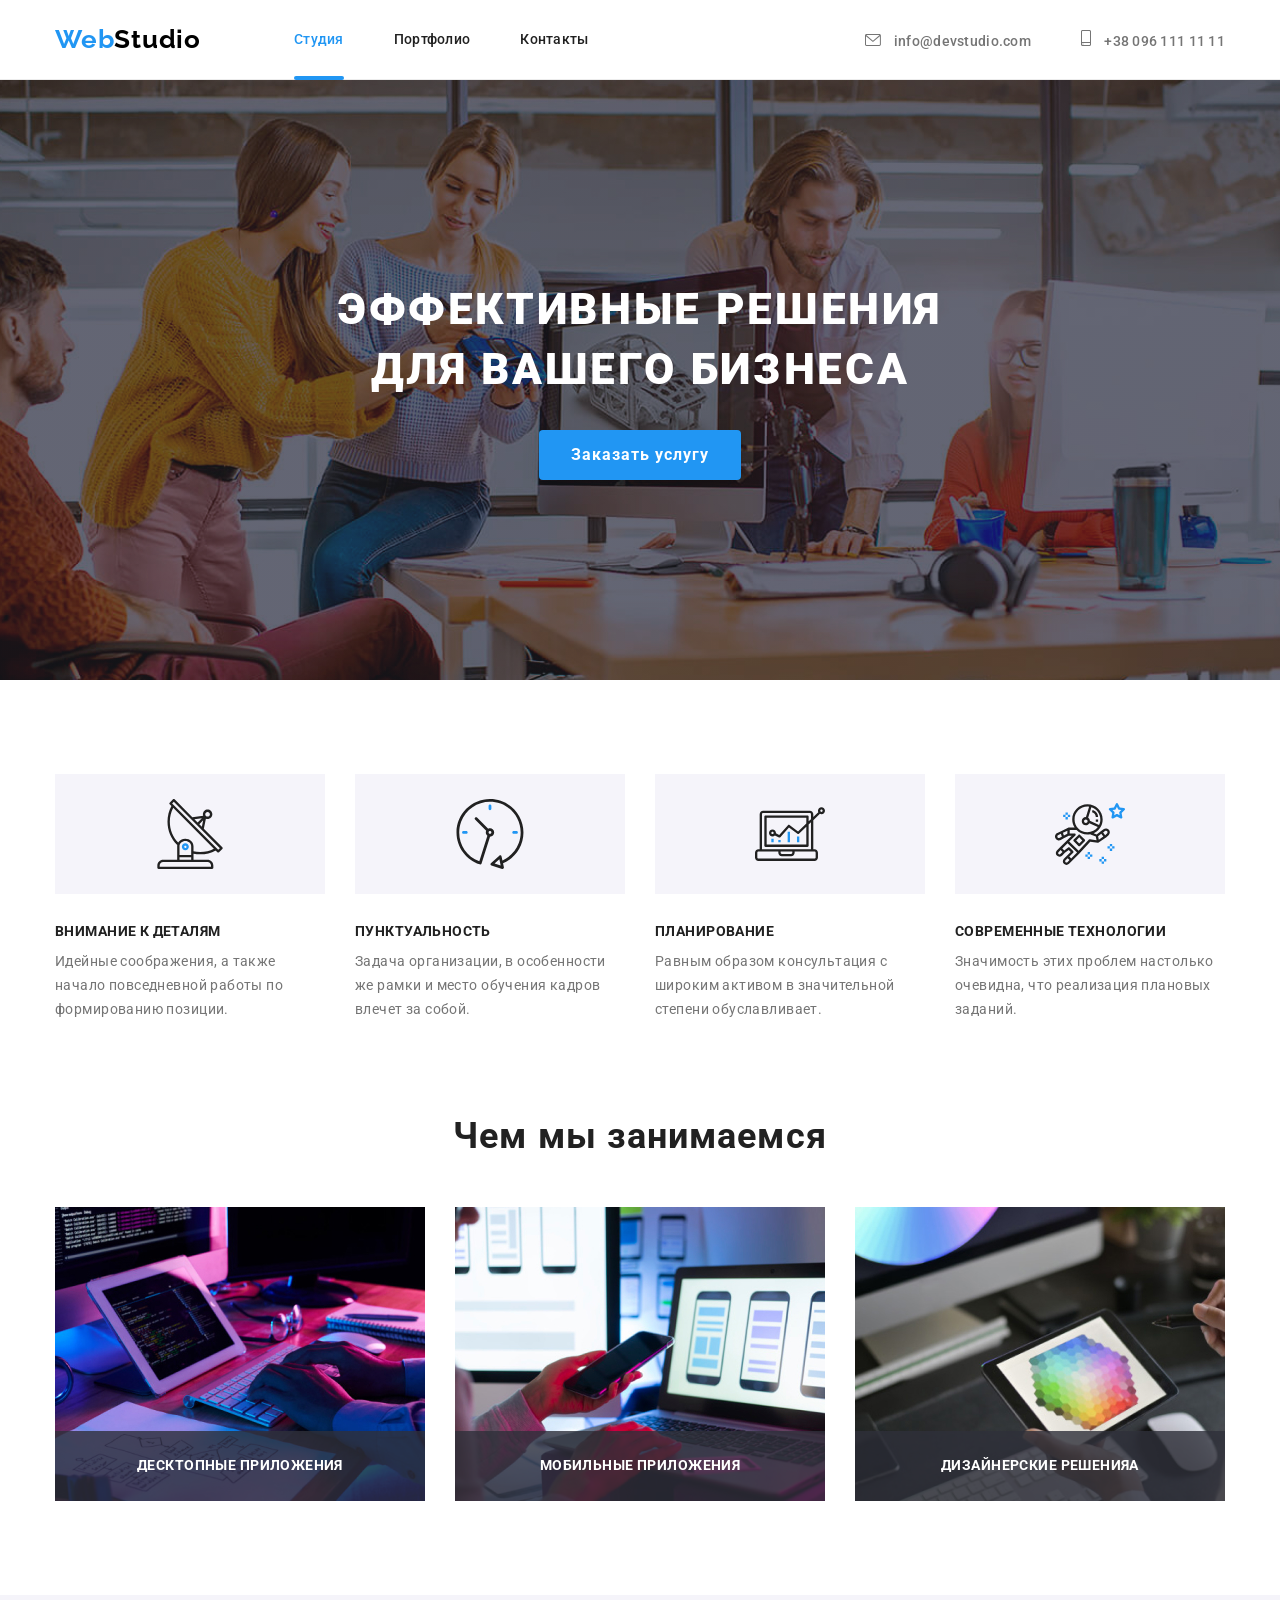
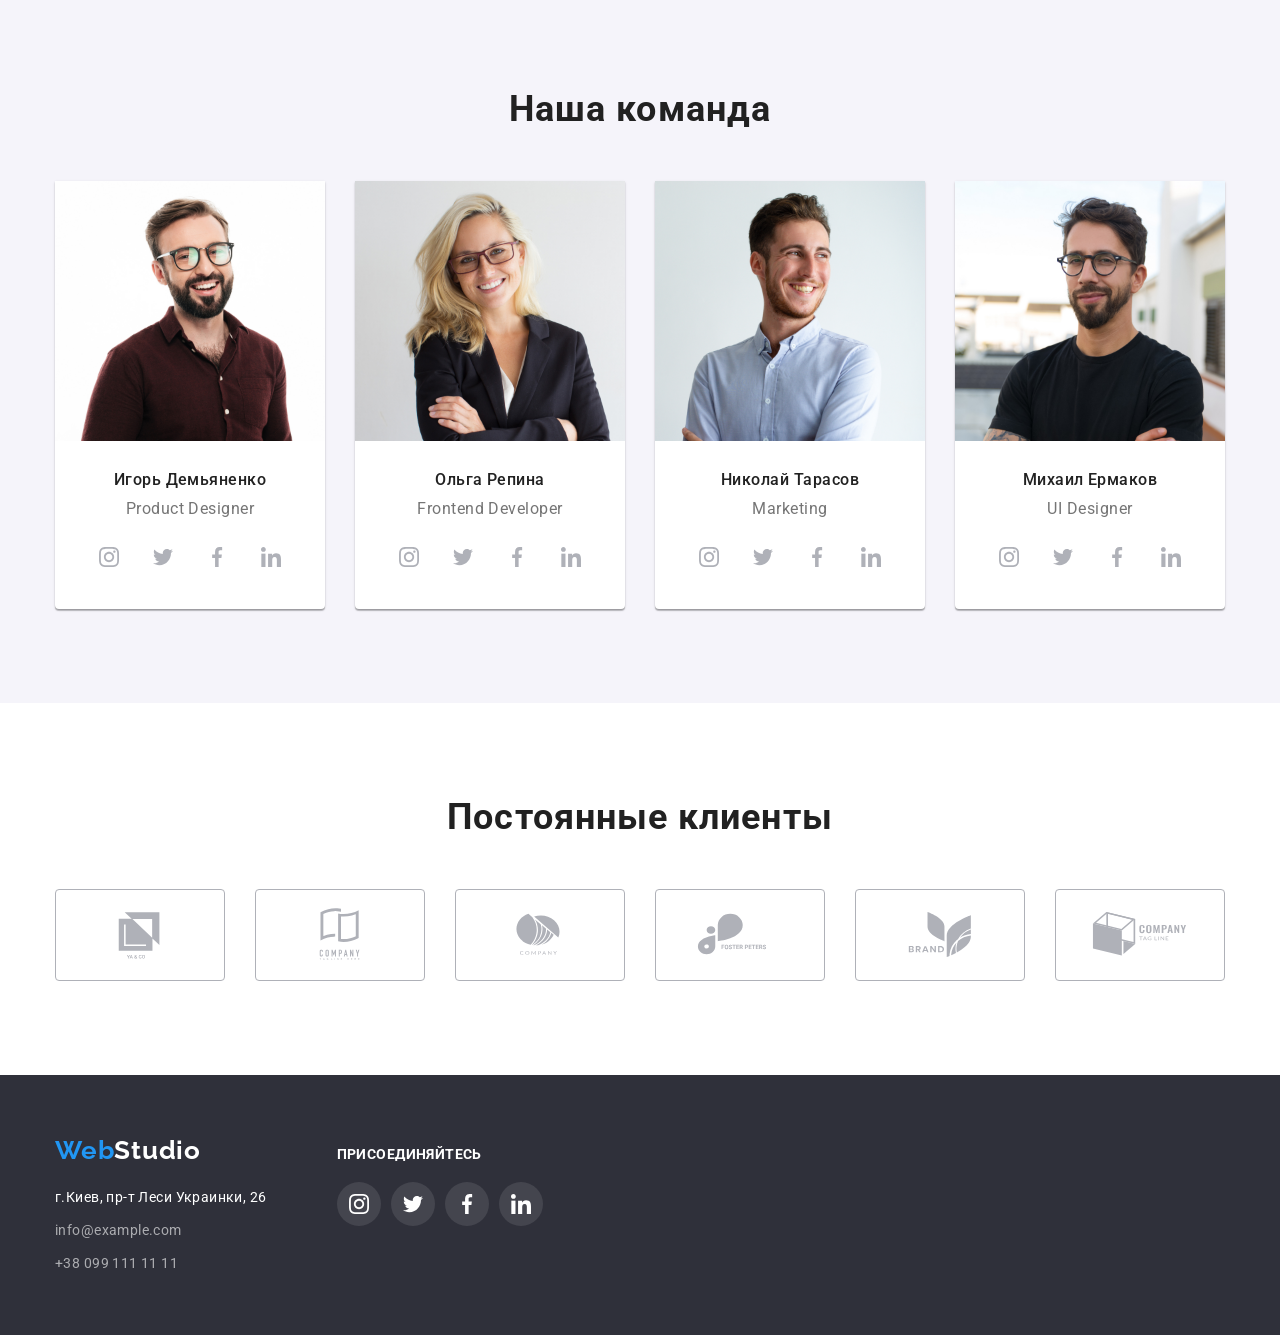
==== index.html @ 2a517324 "Initial commit" ====
<!DOCTYPE html>
<html lang="ru">

<head>
    <meta charset="UTF-8">
    <meta http-equiv="X-UA-Compatible" content="IE=edge">
    <meta name="viewport" content="width=device-width, initial-scale=1.0">
    <link rel="preconnect" href="https://fonts.googleapis.com">
    <link rel="preconnect" href="https://fonts.gstatic.com" crossorigin>
    <link
        href="https://fonts.googleapis.com/css2?family=Raleway:wght@700&family=Roboto:wght@400;500;700;900&display=swap"
        rel="stylesheet">
    <link rel="stylesheet" href="https://cdnjs.cloudflare.com/ajax/libs/modern-normalize/1.1.0/modern-normalize.min.css"
        integrity="sha512-wpPYUAdjBVSE4KJnH1VR1HeZfpl1ub8YT/NKx4PuQ5NmX2tKuGu6U/JRp5y+Y8XG2tV+wKQpNHVUX03MfMFn9Q=="
        crossorigin="anonymous" referrerpolicy="no-referrer" />
    <link rel="stylesheet" href="./css/styles.css">
    <title>Studio</title>
</head>

<body>
    <!-- header -->
    <header class="header">
        <div class="container">
            <div class="main-nav">
                <nav class="header-nav">
                    <a class="logo" href="#">Web<span class="header-logo">Studio</span></a>
                    <ul class="header-list">
                        <li class="header-item"><a class="header-link active" href="./index.html">Cтудия</a></li>
                        <li class="header-item"><a class="header-link" href="./portfolio.html">Портфолио</a></li>
                        <li class="header-item"><a class="header-link" href="">Контакты</a></li>
                    </ul>
                </nav>
                <ul class="header-contact">
                    <li class="contact-item"><a class="contact-link" href="mailto:info@devstudio.com">
                            <svg class="contact-icon" width="16" height="12">
                                <use href="./images/icons.svg#icon-envelope"></use>
                            </svg>
                            info@devstudio.com
                        </a>
                    </li>
                    <li class="contact-item"><a class="contact-link" href="tel:+380961111111">
                            <svg class="contact-icon" width="10" height="16">
                                <use href="./images/icons.svg#icon-smartphone"></use>
                            </svg>
                            +38 096 111 11 11
                        </a></li>
                </ul>
            </div>
        </div>
    </header>
    <!-- main -->
    <main>
        <!-- service -->
        <section class="service-top">
            <h1 class="service-title">
                Эффективные решения <br> для вашего бизнеса
            </h1>
            <button class="service-btn" type="button" data-modal-open>Заказать услугу</button>
        </section>
        <div class="backdrop is-hidden" data-modal>
            <div class="modal">
                <button class="backdrop-btn" data-modal-close>
                    <svg class="modal-icons" width="18" height="18">
                        <use href="./images/icons.svg#icon-close-black"></use>
                    </svg>
                </button>
            </div>
        </div>
        <!-- inform -->
        <section class="section">
            <div class="container">
                <h2 class="visually-hidden">Преимущества</h2>
                <ul class="inform-list">
                    <li class="inform-item">
                        <div class="inform-icons">
                            <svg class="inform-icon" widtht="70" height="70">
                                <use href="./images/icons.svg#icon-antenna"></use>
                            </svg>
                        </div>
                        <h3 class="inform-title">Внимание к деталям</h3>
                        <p class="inform-text">Идейные соображения, а также начало повседневной работы по формированию
                            позиции.</p>
                    </li>
                    <li class="inform-item">
                        <div class="inform-icons">
                            <svg class="inform-icon" width="70" height="70">
                                <use href="./images/icons.svg#icon-clock"></use>
                            </svg>
                        </div>
                        <h3 class="inform-title">Пунктуальность</h3>
                        <p class="inform-text">Задача организации, в особенности же рамки и место обучения кадров влечет
                            за
                            собой.</p>
                    </li>
                    <li class="inform-item">
                        <div class="inform-icons">
                            <svg class="inform-icon" width="70" height="70">
                                <use href="./images/icons.svg#icon-diagram"></use>
                            </svg>
                        </div>
                        <h3 class="inform-title">Планирование</h3>
                        <p class="inform-text">Равным образом консультация с широким активом в значительной степени
                            обуславливает.</p>
                    </li>
                    <li class="inform-item">
                        <div class="inform-icons">
                            <svg class="inform-icon" width="70" height="70">
                                <use href="./images/icons.svg#icon-astronaut"></use>
                            </svg>
                        </div>
                        <h3 class="inform-title">Современные технологии</h3>
                        <p class="inform-text">Значимость этих проблем настолько очевидна, что реализация плановых
                            заданий.
                        </p>
                    </li>
                </ul>
            </div>
        </section>
        <!-- process -->
        <section class="process section">
            <div class="container">
                <h2 class="subtitle">Чем мы занимаемся</h2>
                <ul class="process-list">
                    <li class="process-item"><img class="process-link" src="./images/box1.jpg" alt="чем мы занимаемся"
                            width="370">
                            <p class="process-text">Десктопные приложения</p>
                    </li>
                    <li class="process-item"><img class="process-link" src="./images/box2.jpg" alt="чем мы занимаемся"
                            width="370">
                            <p class="process-text">Мобильные приложения</p>
                    </li>
                    <li class="process-item"><img class="process-link" src="./images/box3.jpg" alt="чем мы занимаемся"
                            width="370">
                            <p class="process-text">Дизайнерские решенияa</p>
                    </li>
                </ul>
            </div>
        </section>
        <!-- team -->
        <section class="team section">
            <div class="container">
                <h2 class="subtitle">Наша команда</h2>
                <ul class="team-list">
                    <li class="team-item">
                        <img class="team-img" src="./images/autor_1.jpg" alt="автор" width="270">
                        <div class="team-wrap">
                            <h3 class="team-title">Игорь Демьяненко</h3>
                            <p class="team-text">Product Designer</p>
                            <ul class="team-socials">
                                <li class="social-item">
                                    <a class="social-list" href="#">
                                        <svg class="icon-social" width="20" height="20">
                                            <use href="./images/icons.svg#icon-instagram">instagram</use>
                                        </svg>
                                    </a>
                                </li>
                                <li class="social-item">
                                    <a class="social-list" href="#"class="social-list" href="#">
                                        <svg class="icon-social" width="20" height="20">
                                            <use href="./images/icons.svg#icon-twitter">twitter</use>
                                        </svg>
                                    </a>
                                </li>
                                <li class="social-item">
                                    <a class="social-list" href="#"class="social-list" href="#">
                                        <svg class="icon-social" width="20" height="20">
                                            <use href="./images/icons.svg#icon-facebook">facebook</use>
                                        </svg>
                                    </a>
                                </li>
                                <li class="social-item">
                                    <a class="social-list" href="#"class="social-list" href="#">
                                        <svg class="icon-social" width="20" height="20">
                                            <use href="./images/icons.svg#icon-linkedin">linkedin</use>
                                        </svg>
                                    </a>
                                </li>
                            </ul>
                        </div>
                    </li>
                    <li class="team-item">
                        <img class="team-img" src="./images/autor_2.jpg" alt="автор" width="270">
                        <div class="team-wrap">
                            <h3 class="team-title">Ольга Репина</h3>
                            <p class="team-text">Frontend Developer</p>
                            <ul class="team-socials">
                                <li class="social-item">
                                    <a class="social-list" href="#"class="social-list" href="#">
                                        <svg class="icon-social" width="20" height="20">
                                            <use href="./images/icons.svg#icon-instagram">instagram</use>
                                        </svg>
                                    </a>
                                </li>
                                <li class="social-item">
                                    <a class="social-list" href="#"class="social-list" href="#">
                                        <svg class="icon-social" width="20" height="20">
                                            <use href="./images/icons.svg#icon-twitter">twitter</use>
                                        </svg>
                                    </a>
                                </li>
                                <li class="social-item">
                                    <a class="social-list" href="#"class="social-list" href="#">
                                        <svg class="icon-social" width="20" height="20">
                                            <use href="./images/icons.svg#icon-facebook">facebook</use>
                                        </svg>
                                    </a>
                                </li>
                                <li class="social-item">
                                    <a class="social-list" href="#"class="social-list" href="#">
                                        <svg class="icon-social" width="20" height="20">
                                            <use href="./images/icons.svg#icon-linkedin">linkedin</use>
                                        </svg>
                                    </a>
                                </li>
                            </ul>
                        </div>
                    </li>
                    <li class="team-item">
                        <img class="team-img" src="./images/autor_3.jpg" alt="автор" width="270">
                        <div class="team-wrap">
                            <h3 class="team-title">Николай Тарасов</h3>
                            <p class="team-text">Marketing</p>
                            <ul class="team-socials">
                                <li class="social-item">
                                    <a class="social-list" href="#"class="social-list" href="#">
                                        <svg class="icon-social" width="20" height="20">
                                            <use href="./images/icons.svg#icon-instagram">instagram</use>
                                        </svg>
                                    </a>
                                </li>
                                <li class="social-item">
                                    <a class="social-list" href="#"class="social-list" href="#">
                                        <svg class="icon-social" width="20" height="20">
                                            <use href="./images/icons.svg#icon-twitter">twitter</use>
                                        </svg>
                                    </a>
                                </li>
                                <li class="social-item">
                                    <a class="social-list" href="#"class="social-list" href="#">
                                        <svg class="icon-social" width="20" height="20">
                                            <use href="./images/icons.svg#icon-facebook">facebook</use>
                                        </svg>
                                    </a>
                                </li>
                                <li class="social-item">
                                    <a class="social-list" href="#"class="social-list" href="#">
                                        <svg class="icon-social" width="20" height="20">
                                            <use href="./images/icons.svg#icon-linkedin">linkedin</use>
                                        </svg>
                                    </a>
                                </li>
                            </ul>
                        </div>
                    </li>
                    <li class="team-item">
                        <img class="team-img" src="./images/autor_4.jpg" alt="автор" width="270">
                        <div class="team-wrap">
                            <h3 class="team-title">Михаил Ермаков</h3>
                            <p class="team-text">UI Designer</p>
                            <ul class="team-socials">
                                <li class="social-item">
                                    <a class="social-list" href="#">
                                        <svg class="icon-social" width="20" height="20">
                                            <use href="./images/icons.svg#icon-instagram">instagram</use>
                                        </svg>
                                    </a>
                                </li>
                                <li class="social-item">
                                    <a class="social-list" href="#">
                                        <svg class="icon-social" width="20" height="20">
                                            <use href="./images/icons.svg#icon-twitter">twitter</use>
                                        </svg>
                                    </a>
                                </li>
                                <li class="social-item">
                                    <a class="social-list" href="#">
                                        <svg class="icon-social" width="20" height="20">
                                            <use href="./images/icons.svg#icon-facebook">facebook</use>
                                        </svg>
                                    </a>
                                </li>
                                <li class="social-item">
                                    <a class="social-list" href="#">
                                        <svg class="icon-social" width="20" height="20">
                                            <use href="./images/icons.svg#icon-linkedin">linkedin</use>
                                        </svg>
                                    </a>
                                </li>
                            </ul>
                        </div>
                    </li>
                </ul>
            </div>
        </section>
        <section class="section">
            <div class="container">
                <h2 class="subtitle">Постоянные клиенты
                </h2>
                <ul class="customers-list">
                    <li class="customers-item">
                        <a class="customers-link" href="#">
                            <svg class="customers-icon" width="106" height="60">
                                <use href="./images/icons.svg#icon-client1"></use>
                            </svg>
                        </a>
                    </li>
                    <li class="customers-item">
                        <a class="customers-link" href="#">
                            <svg class="customers-icon" width="106" height="60">
                                <use href="./images/icons.svg#icon-client2"></use>
                            </svg>
                        </a>
                    </li>
                    <li class="customers-item">
                        <a class="customers-link" href="#">
                            <svg class="customers-icon" width="106" height="60">
                                <use href="./images/icons.svg#icon-client3"></use>
                            </svg>
                        </a>
                    </li>
                    <li class="customers-item">
                        <a class="customers-link" href="#">
                            <svg class="customers-icon" width="106" height="60">
                                <use href="./images/icons.svg#icon-client4"></use>
                            </svg>
                        </a>
                    </li>
                    <li class="customers-item">
                        <a class="customers-link" href="#">
                            <svg class="customers-icon" width="106" height="60">
                                <use href="./images/icons.svg#icon-client5"></use>
                            </svg>
                        </a>
                    </li>
                    <li class="customers-item">
                        <a class="customers-link" href="#">
                            <svg class="customers-icon" width="106" height="60">
                                <use href="./images/icons.svg#icon-client6"></use>
                            </svg>
                        </a>
                    </li>
                </ul>
            </div>
        </section>
    </main>
    <!-- footer -->
    <footer class="footer">
        <div class="container">
            <div class="footer-wrapper">
                <div class="footer-about">
                    <a class="logo footer-logotip" href="#">Web<span class="footer-logo">Studio</span></a>
                    <address class="footer-contact">
                        <ul class="footer-list">
                            <li class="footer-item">
                                <p class="footer-text">г.Киев, пр-т Леси Украинки, 26</p>
                            </li>
                            <li class="footer-item">
                                <a class="footer-link" href="mailto:info@example.com">info@example.com</a>
                            </li>
                            <li class="footer-item">
                                <a class="footer-link" href="tel:+380991111111">+38 099 111 11 11</a>
                            </li>
                        </ul>
                    </address>
                </div>
                <div class="footer-social">
                    <h2 class="title-social">присоединяйтесь</h2>
                    <ul class="team-socials social-footer">
                        <li class="social-item social-footer-item">
                            <a class="social-list social-footer-link" href="#" class="social-list" href="#">
                                <svg class="icon-social footer-social-icon" width="20" height="20">
                                    <use href="./images/icons.svg#icon-instagram">instagram</use>
                                </svg>
                            </a>
                        </li>
                        <li class="social-item social-footer-item">
                            <a class="social-list social-footer-link" href="#" class="social-list" href="#">
                                <svg class="icon-social footer-social-icon" width="20" height="20">
                                    <use href="./images/icons.svg#icon-twitter">twitter</use>
                                </svg>
                            </a>
                        </li>
                        <li class="social-item social-footer-item">
                            <a class="social-list social-footer-link" href="#" class="social-list" href="#">
                                <svg class="icon-social footer-social-icon" width="20" height="20">
                                    <use href="./images/icons.svg#icon-facebook">facebook</use>
                                </svg>
                            </a>
                        </li>
                        <li class="social-item social-footer-item">
                            <a class="social-list social-footer-link" href="#" class="social-list" href="#">
                                <svg class="icon-social footer-social-icon" width="20" height="20">
                                    <use href="./images/icons.svg#icon-linkedin">linkedin</use>
                                </svg>
                            </a>
                        </li>
                    </ul>
                </div>
            </div>
        </div>
    </footer>
    <script src="./js/modal.js"></script>
</body>

</html>
---- css/styles.css ----
/*Color*/
:root {
    --brand-color: #2F303A;
    --font-color: #F5F4FA;
    --active: #2196F3;
    --black: #000000;
    --favorit: #212121;
    --text: #757575;
    --white: #ffffff;
    --hover-btn: #188CE8;
    --header-border: #ECECEC;
    --icons-svg: #AFB1B8;
    --time-function: cubic-bezier(0.4, 0, 0.2, 1);
}

*,
*::after,
*::before {
    box-sizing: border-box;
}

h1,
h2,
h3,
h4,
h5,
p {
    padding: 0;
    margin: 0;
}

img {
    display: block;
}

body {
    font-family: 'Roboto', sans-serif;
    font-size: 14px;
    color: var(--favorit);
    padding: 0;
}

ul {
    list-style: none;
}

a {
    text-decoration: none;
    color: var(--favorit);
}

/* container */

.container {
    width: 1200px;
    padding-left: 15px;
    padding-right: 15px;
    margin-left: auto;
    margin-right: auto;
    /* border: 2px solid tomato; */
}

/* section-top */

.section {
    padding-top: 94px;
    padding-bottom: 94px;
}

/* header */

.header {
    border-bottom: 1px solid var(--header-border);
    padding-top: 24px;
    padding-bottom: 24px;
}

.main-nav {
    display: flex;
    align-items: center;
}

.header-nav {
    display: flex;
    align-items: center;
}

.header-nav .logo {
    margin-right: 93px;
}

.logo {
    font-family: 'Raleway';
    font-style: normal;
    font-weight: 700;
    font-size: 26px;
    line-height: 1.19;
    text-decoration: none;
    letter-spacing: 0.03em;
    color: var(--active);
}

.header-logo {
    color: var(--black);
}

.header-list {
    display: flex;
    align-items: center;
}

.header-list .header-item + .header-item,
.header-contact .contact-item + .contact-item {
    margin-left: 50px;
}

.header-list,
.header-contact {
    align-items: center;
    padding: 0;
    margin: 0;

    font-weight: 500;
    line-height: 16px;
    letter-spacing: 0.02em;
}

.header-contact {
    align-items: baseline;
}



.header-link.active {
    color: var(--active);
}

.header-link {
    position: relative;
    padding-top: 32px;
    padding-bottom: 32.2px;
    transition: color 250ms var(--time-function);
}

.header-link::after {
    position:absolute;
    content: "";
    bottom: 0;
    right: 0;
    width: 100%;
    height: 4px;

    background-color: var(--active);
    border-radius: 2px;

    transform: scaleX(0);
    transition: transform 250ms var(--time-function);
}

.header-link.active::after {
    transform: scaleX(1);
}


.header-contact {
    display: flex;
    margin-left: auto;
}

/* .header-link:hover::after,
.header-link:focus::after, */
.header-link:hover,
.header-link:focus,
.contact-link:hover,
.contact-link:focus {
    /* transform:scaleX(1); */
    transition: transform 250ms var(--time-function);

    color: var(--active);
    cursor: pointer;
    fill: var(--active);
    
}

.contact-link {
    color: var(--text);
    fill: var(--text);
}

.contact-icon {
    margin-right: 10px;
}

.service-top {
    max-width: 1600px;
    min-height: 600px;
    margin-left: auto;
    margin-right: auto;
    align-items: center;
    padding-top: 200px;
    padding-bottom: 200px;

    background-image: linear-gradient(
        to right, 
        rgba(47, 48, 58, 0.4),
        rgba(47, 48, 58, 0.4)
        ), 
        url("../images/background.jpg");
    background-repeat: no-repeat;
    background-size: cover;
    background-position: center;
}

.service-title {
    font-weight: 900;
    font-size: 44px;
    line-height: 1.36;
    text-align: center;
    letter-spacing: 0.06em;
    text-transform: uppercase;
    color: var(--white);

    margin-bottom: 30px ;
}

.service-btn {
    display: block;
    margin-left: auto;
    margin-right: auto;
    padding: 10px 32px;
    border-radius: 4px;
    border: none;
    cursor: pointer;

    font-weight: 700;
    color: var(--white);
    font-style: normal;
    font-weight: 700;
    font-size: 16px;
    line-height: 1.87;
    letter-spacing: 0.06em;
    background-color: var(--active);
    box-shadow: 0px 4px 4px rgba(0, 0, 0, 0.15);
    transition: background-color 250ms var(--time-function);
    
}

.service-btn:hover {
    background-color: var(--hover-btn);
    
}

/* modal */

.backdrop {
    position: fixed;
    top: 0;
    left: 0;
    width: 100%;
    height: 100%;
    z-index: 1;

    background-color: rgba(0, 0, 0, 0.2);
    transition: opacity 250ms var(--time-function);

    opacity: 1;
}

.backdrop.is-hidden {
    opacity: 0;
    pointer-events: none;
    visibility: hidden;
    
}

.backdrop.is-hidden .modal {
    transform: translate(-50%,-50%) scale(1,1);
}


.modal {
    position: absolute;
    top: 50%;
    left: 50%;
    min-width: 528px;
    min-height: 581px;

    background-color: var(--white);
    box-shadow: 0px 1px 3px rgba(0, 0, 0, 0.12), 0px 1px 1px rgba(0, 0, 0, 0.14), 0px 2px 1px rgba(0, 0, 0, 0.2);
    border-radius: 4px;

    
    transform: translate(-50%,-50%) scale(1);

    transition: transform 250ms var(--time-function);

}


.backdrop-btn {
    display: block;
    position: absolute;
    right: 0;
    top: 0;
    margin-top: 8px;
    margin-right: 8px;
    padding: 6px;

    background-color: #FFFFFF;
    border: 1px solid rgba(0, 0, 0, 0.1);
    border-radius: 50%;
    cursor: pointer;
}

.modal-icons {
    display: flex;
    align-items: center;
    justify-content: center;
    padding: 0;
    margin: 0;
    fill: var(--black);

    background-color: var(--white);
    border: none;
}


/* inform */

.visually-hidden {
    position: absolute;
    white-space: nowrap;
    width: 1px;
    height: 1px;
    overflow: hidden;
    border: 0;
    padding: 0;
    clip: rect(0 0 0 0);
    clip-path: inset(50%);
    margin: -1px;
}

.inform-list {
    display: flex;
    justify-content: space-between;
    padding: 0;
    margin: 0;
}

.inform-item {
    width: calc((100% - 90px) / 4);
    margin-right: 30px;
}

.inform-icons {
    display: flex;
    align-items: center;
    justify-content: center;

    background-color: #F5F4FA;
    width: 270px;
    height: 120px;
    margin-bottom: 30px;
}

.inform-item:last-child {
    margin-right: 0;
}

.inform-title {
    font-family: 'Roboto';
    font-style: normal;
    font-weight: 700;
    font-size: 14px;
    line-height: 1.14;
    letter-spacing: 0.03em;
    text-transform: uppercase;

    margin-bottom: 10px;

}

.inform-text {
    line-height: 1.71;
    letter-spacing: 0.03em;
    color: var(--text);
}


/* process */

.process {
    padding-top: 0;
}

.subtitle {
    text-align: center;
    font-size: 36px;
    line-height: 1.16;
    letter-spacing: 0.03em;

    margin-bottom: 50px;
}

.process-list {
    display: flex;
    padding: 0;
    margin: 0;
}

.process-item {
    position: relative;
    margin-right: 30px;
    width: 370px;
}

.process-text {
    position:absolute;
    display: flex;
    align-items: center;
    justify-content: center;
    bottom: 0;
    right: 0;
    width: 100%;
    height: 70px;

    letter-spacing: 0.03em;
    text-transform: uppercase;
    font-style: normal;
    font-weight: 700;
    line-height: 1.14;  

    color: var(--white);
    background-color: rgba(47, 48, 58, 0.8);
}

.process-item:last-child {
    margin-right: 0px;
}

/* team */

.team {
    background-color: var(--font-color);
}

.team-list {
    display: flex;
    padding: 0;
    margin: 0;
}

.team-item {
    width: calc((100% - 90px) / 4);
    margin-right: 30px;

    text-align: center;
    background: var(--white);
    box-shadow: 0px 1px 3px rgba(0, 0, 0, 0.12), 0px 1px 1px rgba(0, 0, 0, 0.14), 0px 2px 1px rgba(0, 0, 0, 0.2);
    border-radius: 0px 0px 4px 4px;
}

.team-wrap {
    padding-top: 30px;
    padding-bottom: 30px;
}

.team-item:last-child {
    margin-right: 0;
}

.team-title {
    font-weight: 500;
    font-size: 16px;
    line-height: 1.18;
    letter-spacing: 0.03em;

    margin-bottom: 10px;
}

.team-text {
    font-size: 16px;
    line-height: 1.18;
    letter-spacing: 0.03em;
    color: var(--text);

    margin-bottom: 16px;
}

.team-socials {
    display: flex;
    align-items: center;
    justify-content: center;
    margin: 0;
    padding: 0;
}

.social-item {
    margin-right: 10px;
}

.social-item:last-child {
    margin-right: 0;
}

.social-list {
    display: flex;
    justify-content: center;
    align-items: center;
    border-radius: 50%;
    width: 44px;
    height: 44px;
    margin: 0;
    padding: 0;
    transition: background-color 250ms var(--time-function);
}

.social-list:hover,
.social-list:focus {
    background-color: var(--active);
}
.social-list:hover .icon-social,
.social-list:focus .icon-social {
    fill: var(--white);
}

.icon-social {
    width: 20px;
    height: 20px;
    fill: var(--icons-svg);
}

/* customers */


.customers-list {
    display: flex;
    align-items: center;
    justify-content: center;
    margin:0;
    padding: 0;
    
}

.customers-item {
    margin-right: 30px;
}

.customers-link {
    display: flex;
    align-items:center;
    justify-content: center;
    margin: 0;
    padding: 0;
    width: 170px;
    height: 92px;
    border: 1px solid var(--icons-svg);
    border-radius: 4px;

    transition: color 250ms var(--time-function), border-color 250ms var(--time-function);
    fill: var(--icons-svg);
}
.customers-item:last-child {
    margin-right: 0;
}

.customers-link:hover .customers-icon,
.customers-link:focus .customers-icon {
    fill: var(--active);
}

.customers-link:hover,
.customers-link:focus {
    border-color: var(--active);
}


/* footer */


.footer {
    padding: 60px 0;
    background-color: var(--brand-color);
}

.footer-wrapper {
    display: flex;
    align-items: baseline;
}
.footer-about {
    margin-right: 70px;
}


.footer-logotip {
    display: block;
    margin-bottom: 20px;
}

.footer-logo {
    color: var(--white);
    
}

.footer-item:nth-child(-n+2) {
    margin-bottom: 9px;
}

.footer-list {
    padding: 0;
    margin:0;
}

.footer-text {
    font-style: normal;
    line-height: 1.71;
    letter-spacing: 0.03em;
    color: var(--white);

}

.title-social {
    font-size: 14px;
    line-height: 16px;
    letter-spacing: 0.03em;
    text-transform: uppercase;
    color: var(--white);

    margin-bottom: 20px;
}

.footer-link {
    font-style: normal;
    line-height: 1.71;
    padding-top: 9px;
    letter-spacing: 0.03em;
    color: rgba(255, 255, 255, 0.6);
    }

.social-footer-link {
    background-color: rgba(255, 255, 255, 0.1);
}
.footer-social-icon {
    fill: var(--white);
}
                    /* PORTFOLIO */

    /* main-header */
.portfolio-control {
    display: flex;
    justify-content: center;
    padding: 0;
    margin: 0;
    margin-bottom: 50px;
}

.control-item {
    margin-right: 8px;
}

.portfolio-control:last-child {
    margin-right: 0;
}

.control-btn {
    display: block;
    padding: 6px 22px;
    border-radius: 4px;
    border: none;   

    background-color: var(--font-color);
    font-family: 'Roboto';
    font-style: normal;
    font-weight: 500;
    font-size: 16px;
    line-height: 1.6;
    text-align: center;
    letter-spacing: 0.03em;
    cursor: pointer;
    color: var(--favorit);
    transition: color 250ms var(--time-function), background-color 250ms var(--time-function), box-shadow 250ms var(--time-function);
}

.control-btn.active {
    background-color: var(--hover-btn);
    box-shadow: 0px 3px 1px rgba(0, 0, 0, 0.1), 0px 1px 2px rgba(0, 0, 0, 0.08), 0px 2px 2px rgba(0, 0, 0, 0.12);
    border-radius: 4px;
    font-family: 'Roboto';
    font-style: normal;
    font-weight: 500;
    font-size: 16px;
    line-height: 1.62;
    text-align: center;
    letter-spacing: 0.03em;
    color: var(--white);
}

.control-btn:hover,
.control-btn:focus {
    background-color: var(--hover-btn);
    box-shadow: 0px 3px 1px rgba(0, 0, 0, 0.1), 0px 1px 2px rgba(0, 0, 0, 0.08), 0px 2px 2px rgba(0, 0, 0, 0.12);
        transition: transform 250ms cubic-bezier(0.4, 0, 0.2, 1);

    border-radius: 4px;
    border: none;
    font-family: 'Roboto';
    font-style: normal;
    font-weight: 500;
    font-size: 16px;
    line-height: 1.62;
    text-align: center;
    letter-spacing: 0.03em;
    color: var(--white);
}

/* content */

.portfolio-content {
    display: flex;
    flex-wrap: wrap;
    padding: 0;
    margin: 0;
}

.content-item {
    display: block;
    width: calc((100% - 60px) / 3);
    margin-right: 30px;
    margin-bottom: 30px;
    background: var(--white);
    border: 1px solid #EEEEEE;
}

.content-item:nth-child(3n) {
    margin-right: 0;
}

.content-item:nth-child(n + 7) {
    margin-bottom: 0;
}

.content-img {
    display: block;
    max-width: 100%;
    height: auto;
}

.content-link {
    display: block;
    margin: 0;
    padding: 0;
}

.content-link:hover,
.content-link:focus {
    box-shadow: 0px 1px 1px rgba(0, 0, 0, 0.12), 0px 4px 4px rgba(0, 0, 0, 0.06), 1px 4px 6px rgba(0, 0, 0, 0.16);
}

.content-link:hover .content-overlay,
.content-link:focus .content-overlay {
    transform: translateY(0);
    opacity: 1;
}

.content-wrap {
    padding: 20px 24px;
}

.content-tumb {
    position: relative;
    overflow: hidden;
}

.content-overlay {
    position: absolute;
    display: block;
    top: 0;
    left: 0;
    width: 100%;
    height: 100%;
    opacity: 0;

    background-color: rgba( 33, 150, 243, 0.9);
    transform: translateY(100%);
    transition: transform 250ms cubic-bezier(0.4, 0, 0.2, 1),
    opacity 250ms cubic-bezier(0.4, 0, 0.2, 1);
}

.text-overlay {
    display: block;
    padding: 63px 24px;

    color: var(--white);
    font-weight: 400;
    font-size: 18px;
    line-height: 1.55;
    letter-spacing: 0.03em;
}

.content-title {
    font-family: 'Roboto';
    font-style: normal;
    font-size: 18px;
    line-height: 2;
    letter-spacing: 0.06em;
    color: var(--favorit);

}

.content-text {
    font-family: 'Roboto';
    font-style: normal;
    font-size: 16px;
    line-height: 1.87;
    letter-spacing: 0.03em;
    color: var(--text);
}
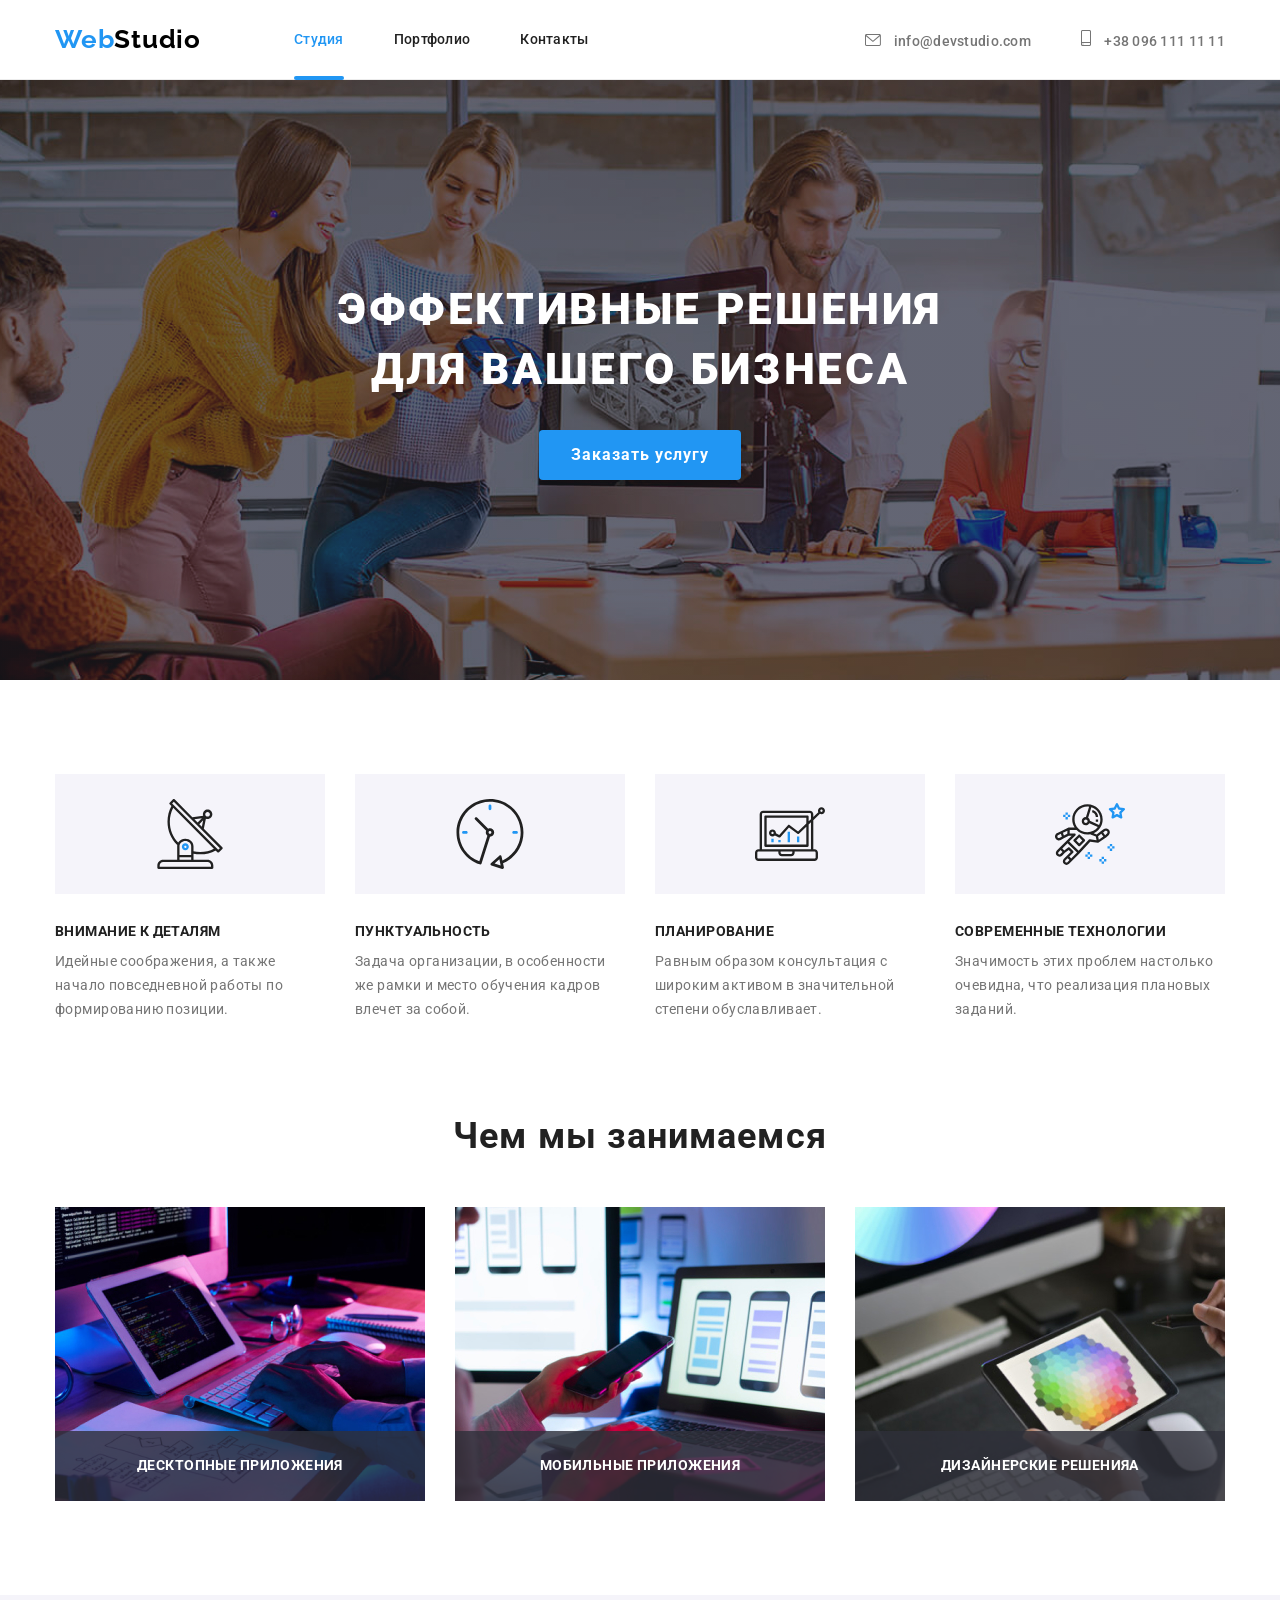
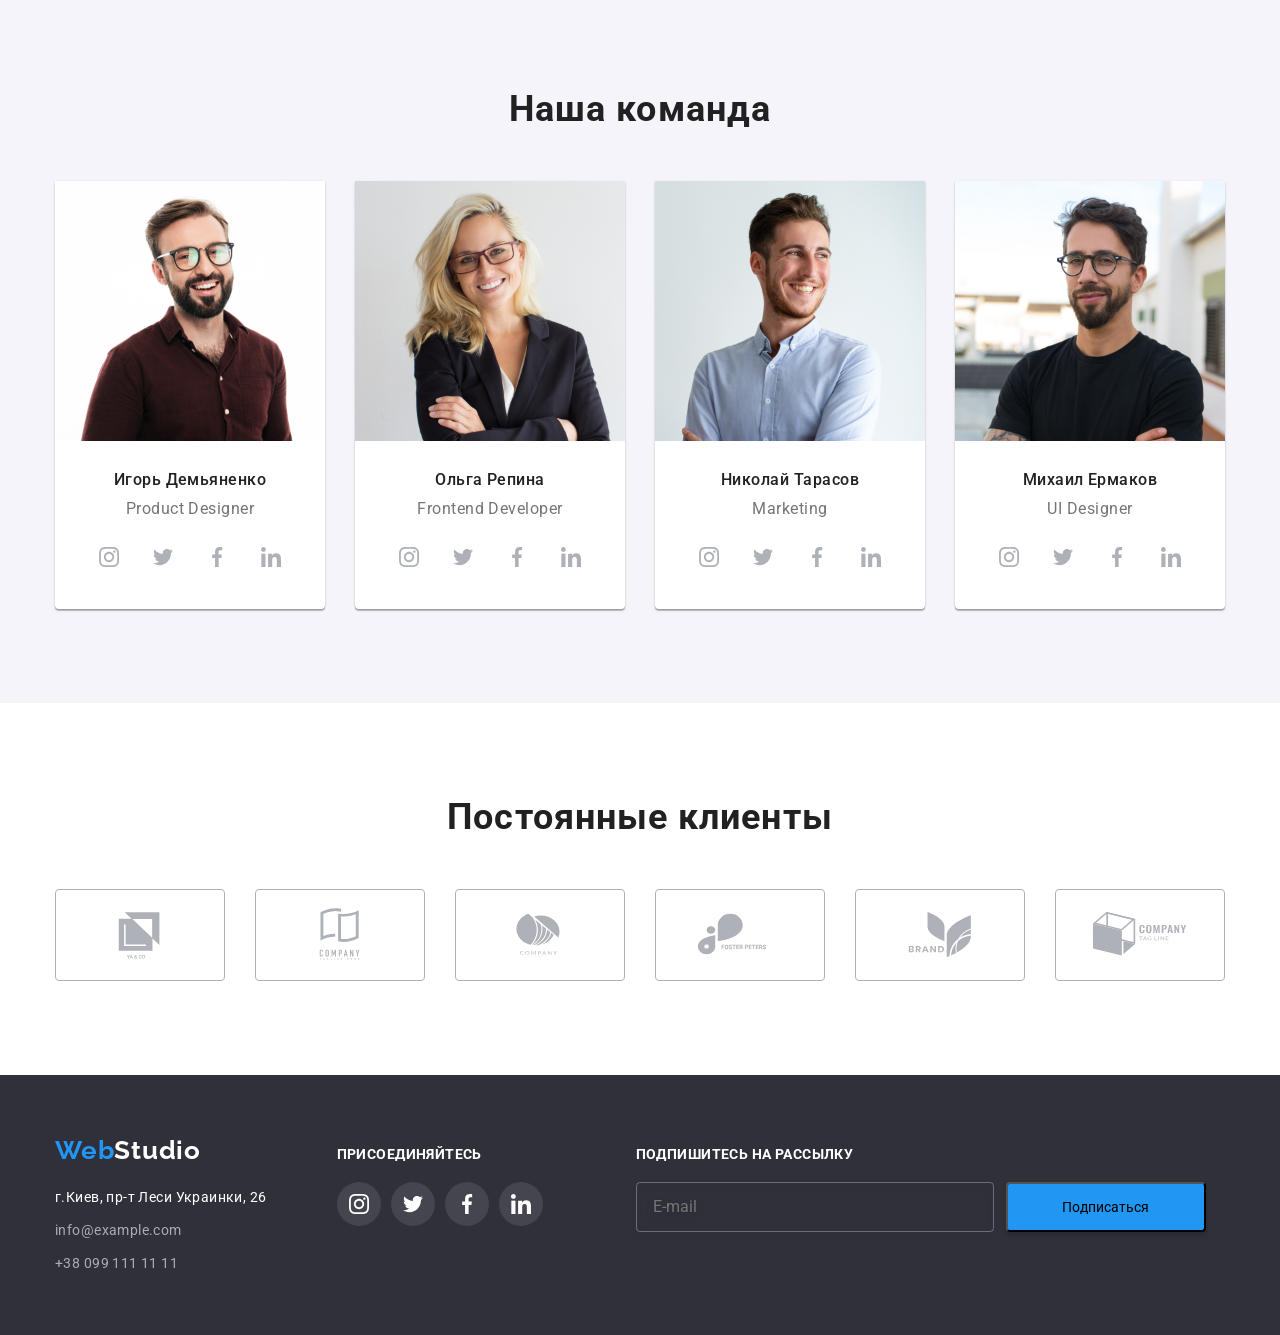
==== commit 16fef90c: "form-footer" ====
--- a/index.html
+++ b/index.html
@@ -396,7 +396,17 @@
                         </li>
                     </ul>
                 </div>
-            </div>
+                <div class="right-side-footer">
+                    <h2 class="title-social">Подпишитесь на рассылку</h2>
+                    <form class="rigth-side-form" action="">
+                        <label class="form-group" for="">
+                            <input class="footer-form-input" type="email" placeholder="E-mail">
+                        </label>
+                        <button class="footer-form-submit" type="submit">Подписаться</button>
+                        <span class="submit-icon"></span>
+                    </form>
+                </div>
+                </div>
         </div>
     </footer>
     <script src="./js/modal.js"></script>
--- a/css/styles.css
+++ b/css/styles.css
@@ -643,6 +643,52 @@
 .footer-social-icon {
     fill: var(--white);
 }
+
+        /* FOOTER-FORM */
+.right-side-footer {
+    display: flex;
+    flex-direction: column;
+    margin-left: 93px;
+    
+}
+
+.rigth-side-form {
+    display: flex;
+}
+
+.footer-form-input>[placeholder] {
+    color:rgba( 33, 150, 243, 0.9);
+    
+}
+
+.footer-form-input {
+    display: inline-block;
+    background-color: inherit;
+    width: 358px;
+    height: 50px;  
+    padding: 15px;
+    padding-left: 16px;
+    margin-right: 12px; 
+
+    border: 1px solid rgba(255, 255, 255, 0.3);
+    filter: drop-shadow(0px 4px 4px rgba(0, 0, 0, 0.15));
+    color: rgba(255, 255, 255, 0.6);
+    
+    font-style: normal;
+    font-weight: 400;
+    font-size: 16px;
+    line-height: 1.25;
+    border-radius: 4px;
+}
+
+.footer-form-submit {
+    background-color: var(--active);
+    width: 200px;
+    height: 50px;
+    box-shadow: 0px 4px 4px rgba(0, 0, 0, 0.15);
+    border-radius: 4px;
+}
+
                     /* PORTFOLIO */
 
     /* main-header */
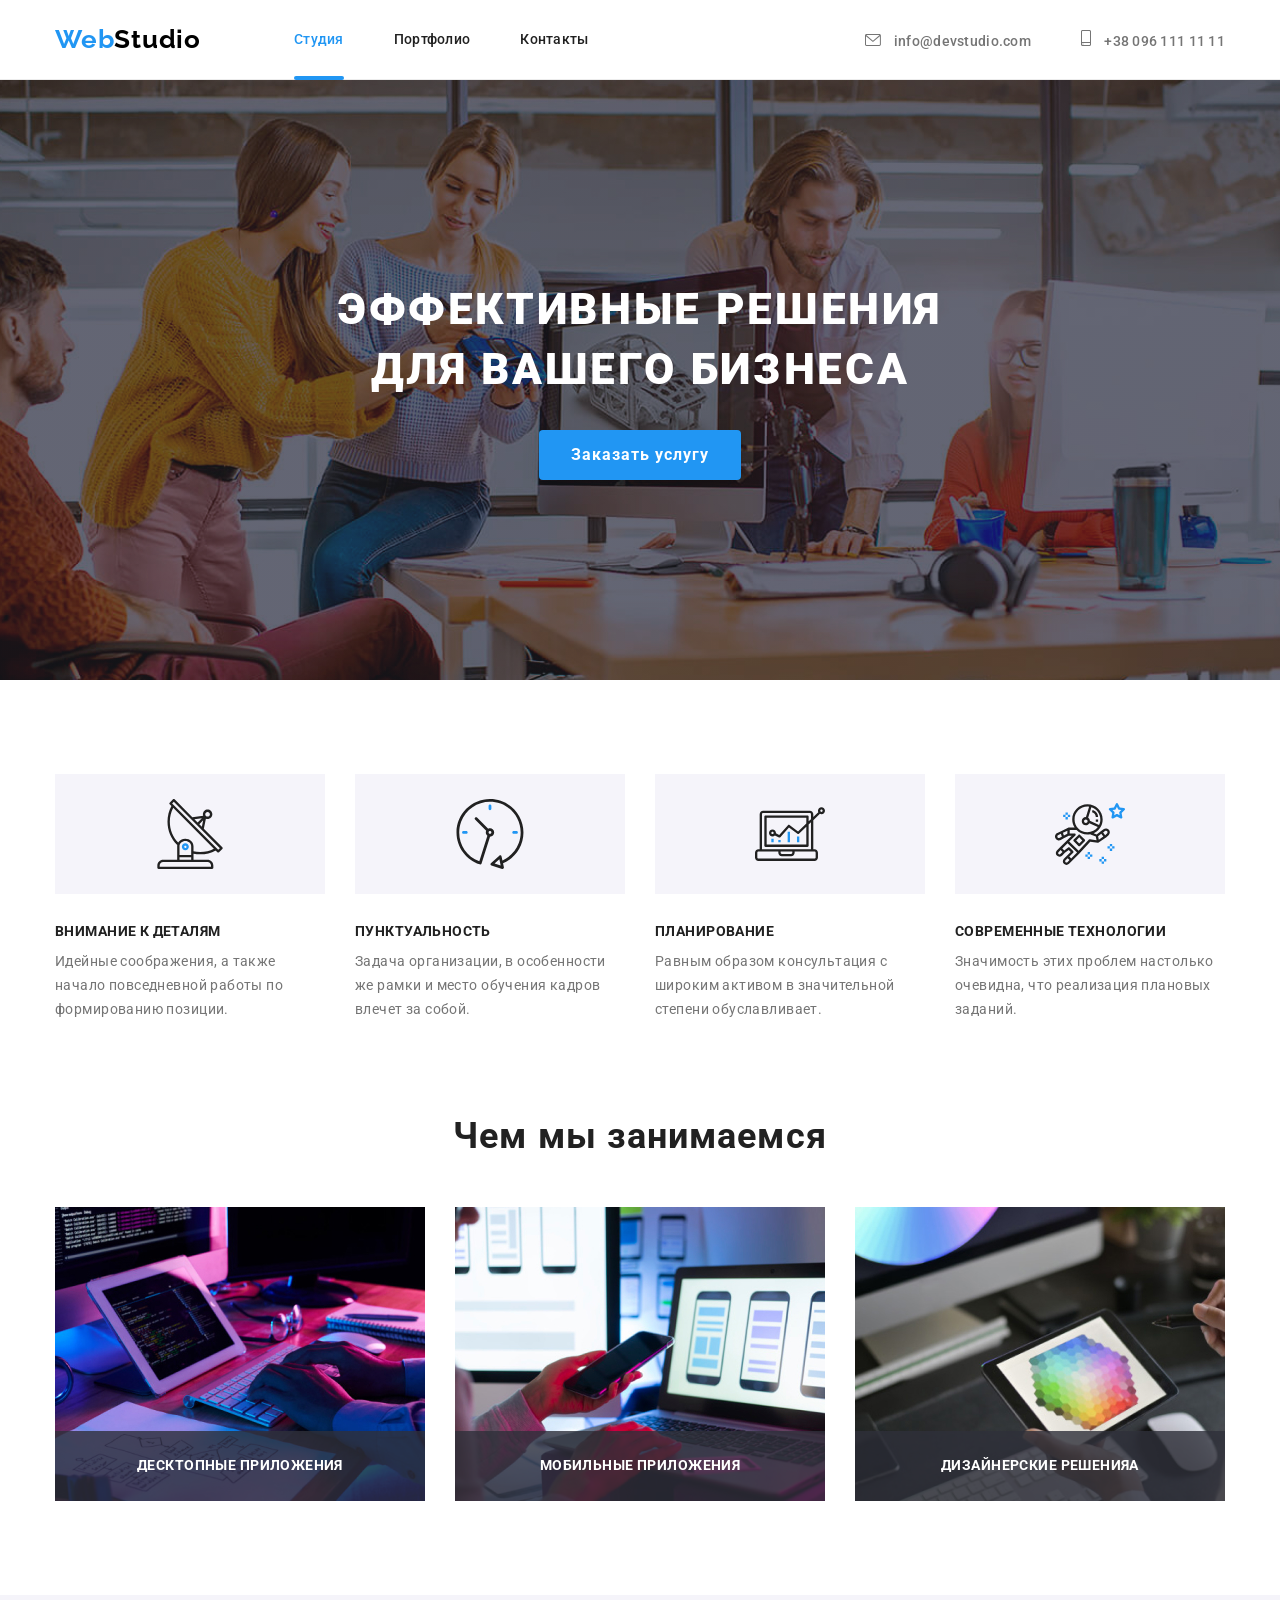
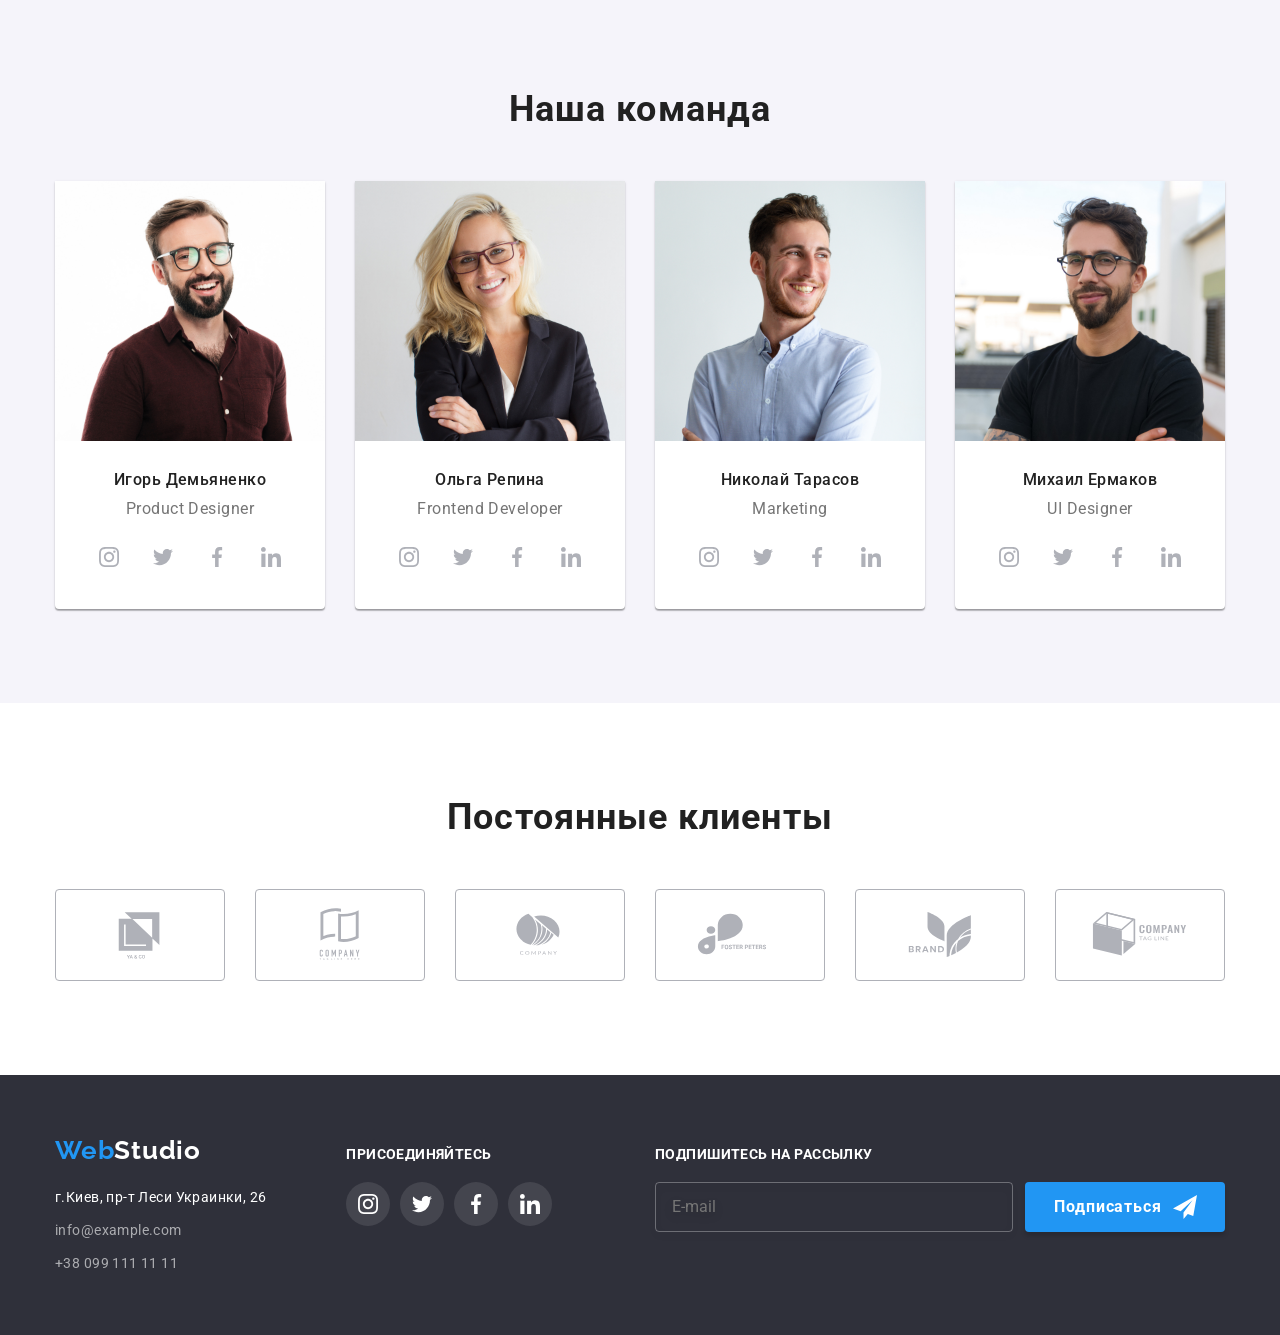
==== commit e5f1fecd: "footer-form finish" ====
--- a/index.html
+++ b/index.html
@@ -402,8 +402,15 @@
                         <label class="form-group" for="">
                             <input class="footer-form-input" type="email" placeholder="E-mail">
                         </label>
-                        <button class="footer-form-submit" type="submit">Подписаться</button>
-                        <span class="submit-icon"></span>
+                        <button class="footer-form-submit" type="submit">
+                            Подписаться
+                            <span class="submit-icons">
+                                <svg class="submit-icon" width="24" height="24">
+                                    <use href="./images/icons.svg#icon-icon-send"></use>
+                                </svg>    
+                            </span>
+                        </button>
+                        
                     </form>
                 </div>
                 </div>
--- a/css/styles.css
+++ b/css/styles.css
@@ -586,6 +586,7 @@
 .footer-wrapper {
     display: flex;
     align-items: baseline;
+    justify-content: space-between;
 }
 .footer-about {
     margin-right: 70px;
@@ -617,6 +618,10 @@
     letter-spacing: 0.03em;
     color: var(--white);
 
+}
+
+.footer-social {
+    margin-right: 93px;
 }
 
 .title-social {
@@ -648,7 +653,7 @@
 .right-side-footer {
     display: flex;
     flex-direction: column;
-    margin-left: 93px;
+    
     
 }
 
@@ -683,10 +688,34 @@
 
 .footer-form-submit {
     background-color: var(--active);
+    position: relative;
     width: 200px;
     height: 50px;
+    padding-right: 62px;
+    padding-left: 28px;
     box-shadow: 0px 4px 4px rgba(0, 0, 0, 0.15);
+    transition: background-color 250ms var(--time-function);
     border-radius: 4px;
+    border: none;
+    cursor: pointer;
+    
+
+    font-style: normal;
+    font-weight: 700;
+    font-size: 16px;
+    line-height: 1.87;
+    letter-spacing: 0.06em;
+    color: var(--white);
+}
+.submit-icon {
+    position: absolute;
+    right: 28px;
+    bottom: 13px;
+}
+
+.footer-form-submit:hover,
+.footer-form-submit:focus {
+    background-color: var(--hover-btn);
 }
 
                     /* PORTFOLIO */
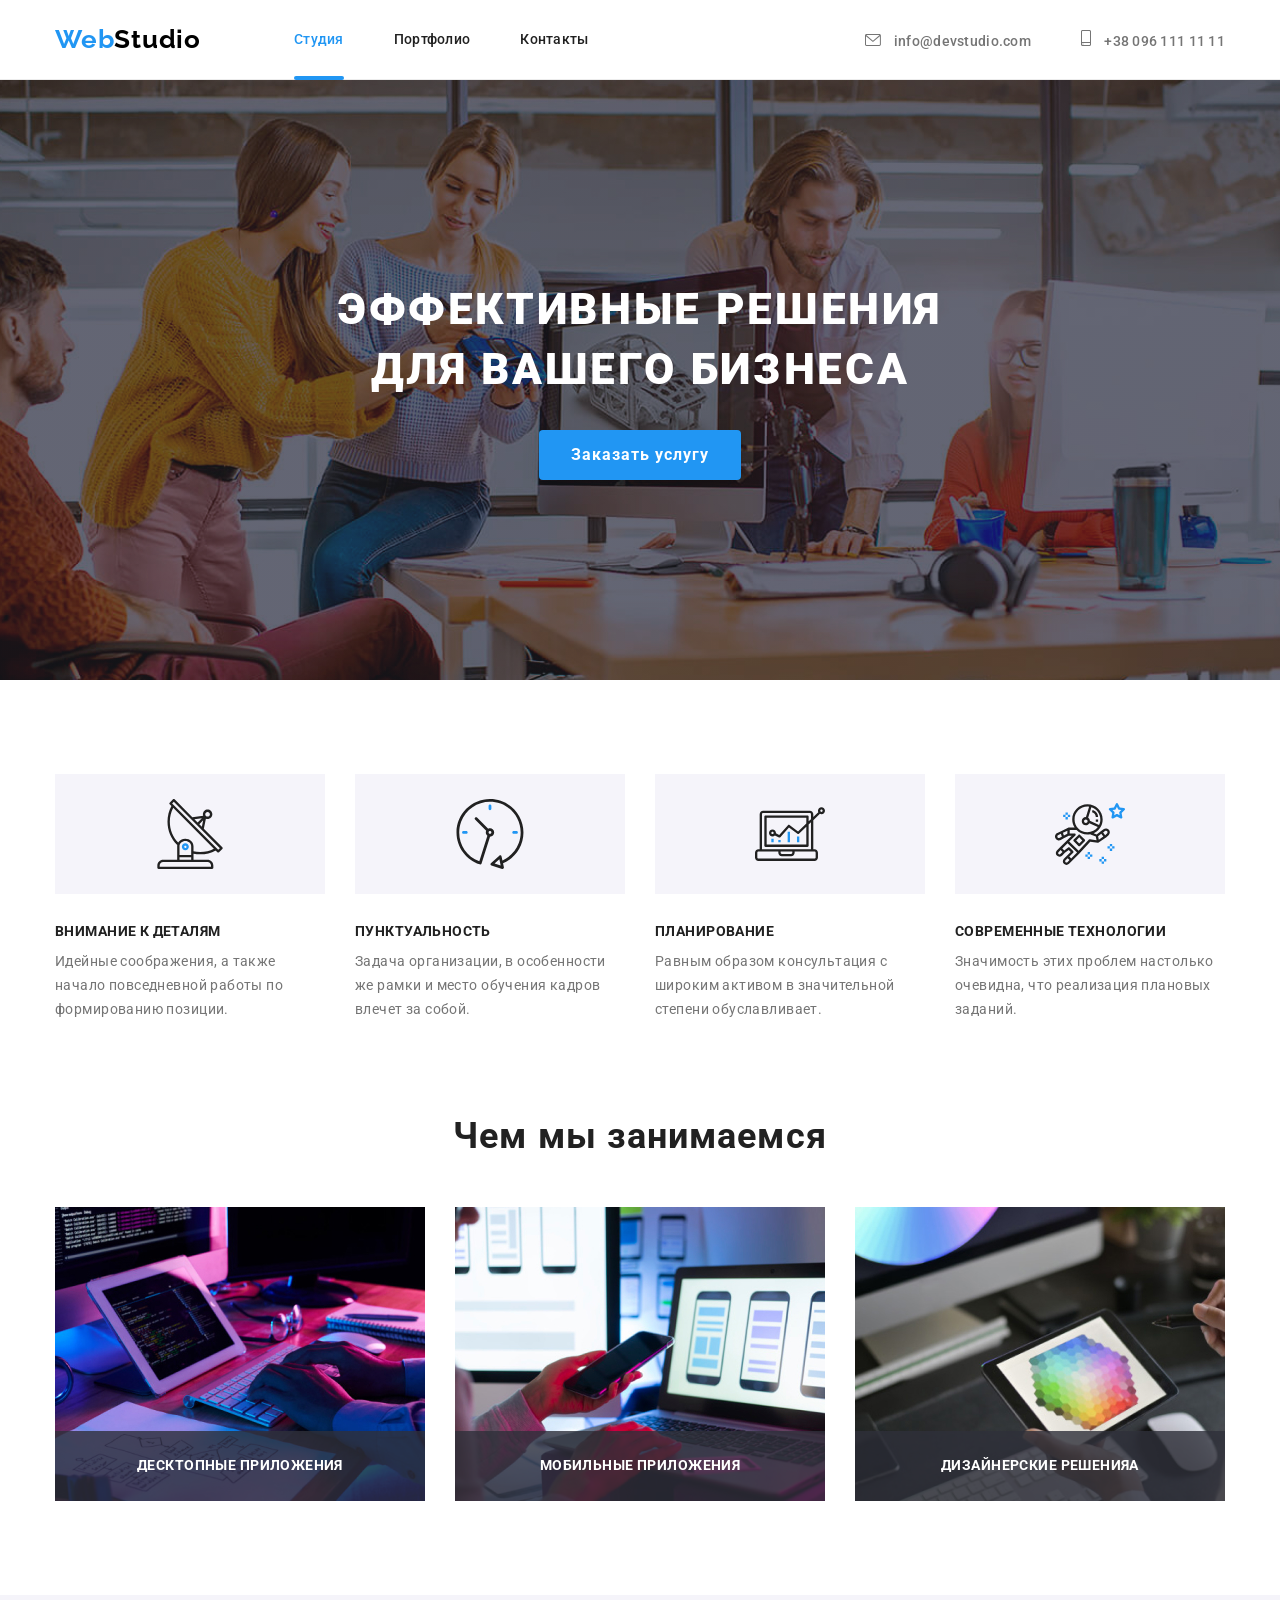
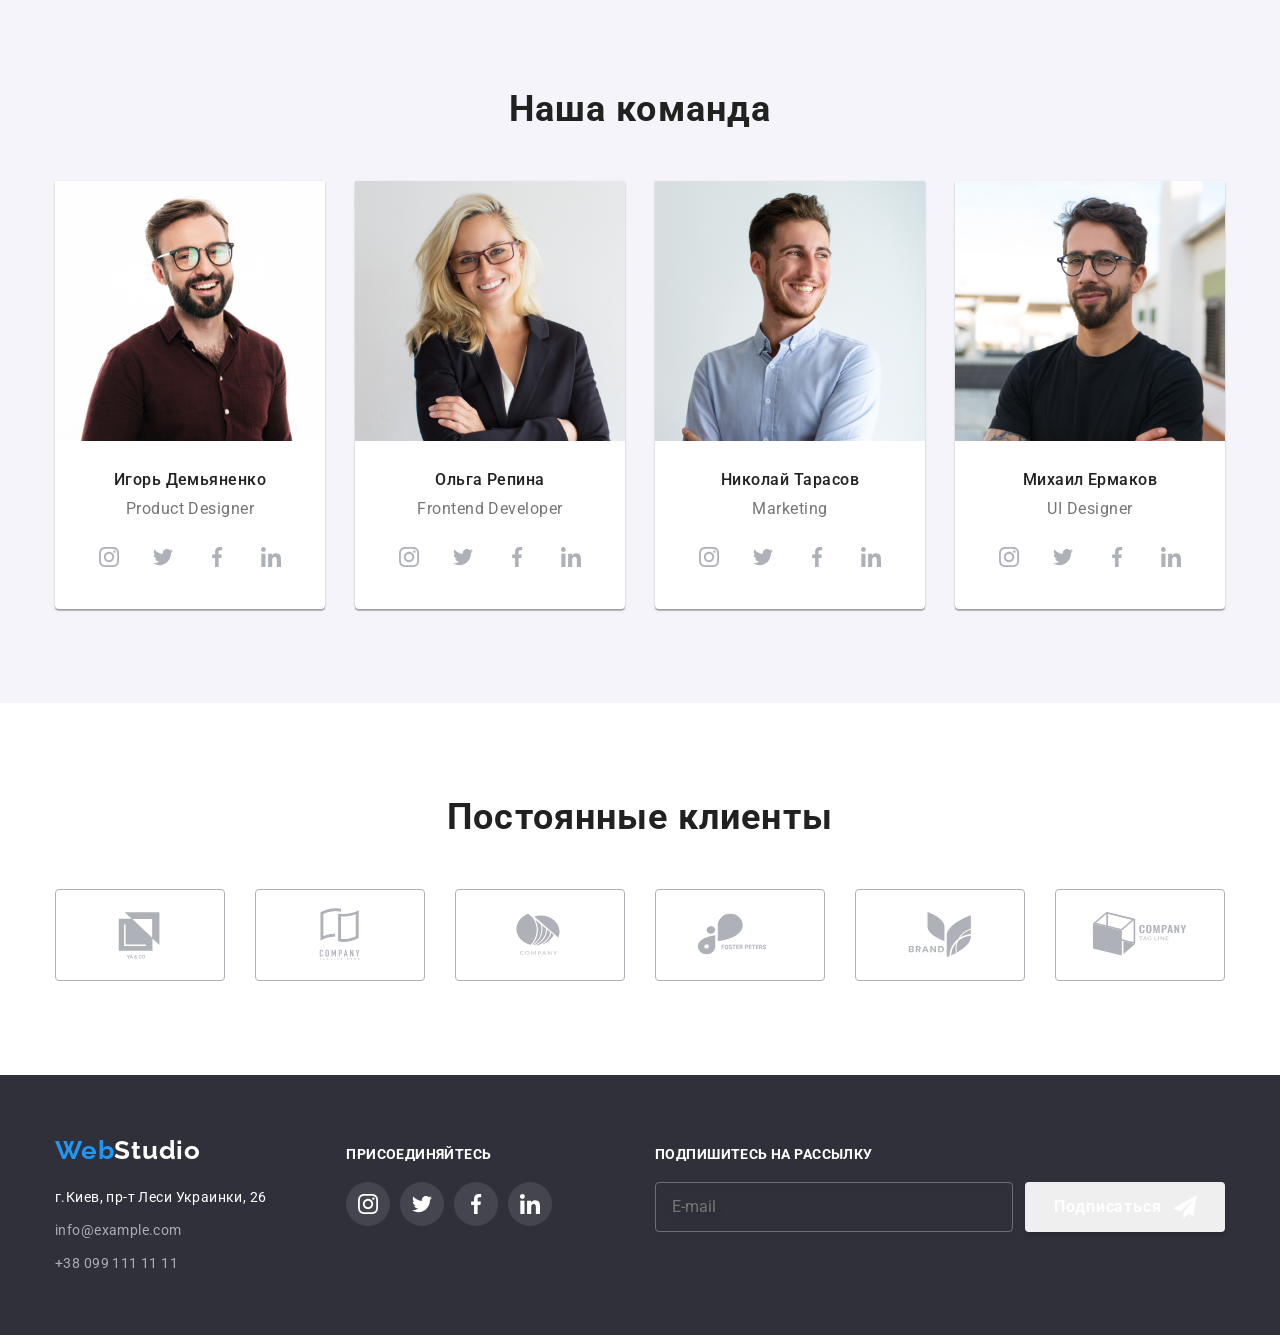
==== commit c35a2aed: "modal form" ====
--- a/index.html
+++ b/index.html
@@ -64,6 +64,36 @@
                         <use href="./images/icons.svg#icon-close-black"></use>
                     </svg>
                 </button>
+                
+                <form class="modal-form" action="">
+                    <strong class="form-title">Оставьте свои данные, мы вам перезвоним</strong>
+                    <label class="modal-group" for="">
+                        <span class="modal-name">Имя</span>
+                        <input class="modal-input" type="text" name="user-name" placeholder=" " required>
+                    </label>
+                    <label class="modal-group" for="">
+                        <span class="modal-name">Телефон</span>
+                        <input class="modal-input" type="phone" name="user-phone" placeholder=" " required>
+                    </label>
+                    <label class="modal-group" for="">
+                        <span class="modal-name">Почта</span>
+                        <input class="modal-input" type="mail" name="user-mail" placeholder=" " required>
+                    </label>
+                    <label class="modal-group" for="">
+                        <span class="modal-name">Комментарий</span>
+                        <textarea name="comment" id="" cols="30" rows="10" placeholder="Введите текст"></textarea>
+                    </label>
+                    <label class="modal-policy" for="">
+                        <input class="checkbox" type="checkbox">
+                        <span></span>
+                        <span class="form-policy-desc"
+                    >Соглашаюсь с
+                    <a class="form-policy-link" href="">Политикой использования</a>
+                    данных</span
+                  >
+                    <button type="submit">Отправить</button>
+                    </label>
+                </form>
             </div>
         </div>
         <!-- inform -->
@@ -407,13 +437,12 @@
                             <span class="submit-icons">
                                 <svg class="submit-icon" width="24" height="24">
                                     <use href="./images/icons.svg#icon-icon-send"></use>
-                                </svg>    
+                                </svg>
                             </span>
                         </button>
-                        
                     </form>
                 </div>
-                </div>
+            </div>
         </div>
     </footer>
     <script src="./js/modal.js"></script>
--- a/css/styles.css
+++ b/css/styles.css
@@ -296,6 +296,32 @@
 
 }
 
+.modal-form {
+    display: flex;
+    flex-direction: column;
+    padding: 40px;
+}
+.form-title {
+    font-style: normal;
+    font-weight: 700;
+    font-size: 20px;
+    line-height: 23px;
+    text-align: center;
+    letter-spacing: 0.03em;
+    color: var(--favorit);
+    margin-bottom: 12px;
+}
+
+.modal-group {
+    display: flex;
+    flex-direction: column;
+    margin-bottom: 10px;
+}
+.modal-input {
+    width: 448px;
+    height: 40px;
+}
+
 
 .backdrop-btn {
     display: block;
@@ -687,7 +713,6 @@
 }
 
 .footer-form-submit {
-    background-color: var(--active);
     position: relative;
     width: 200px;
     height: 50px;
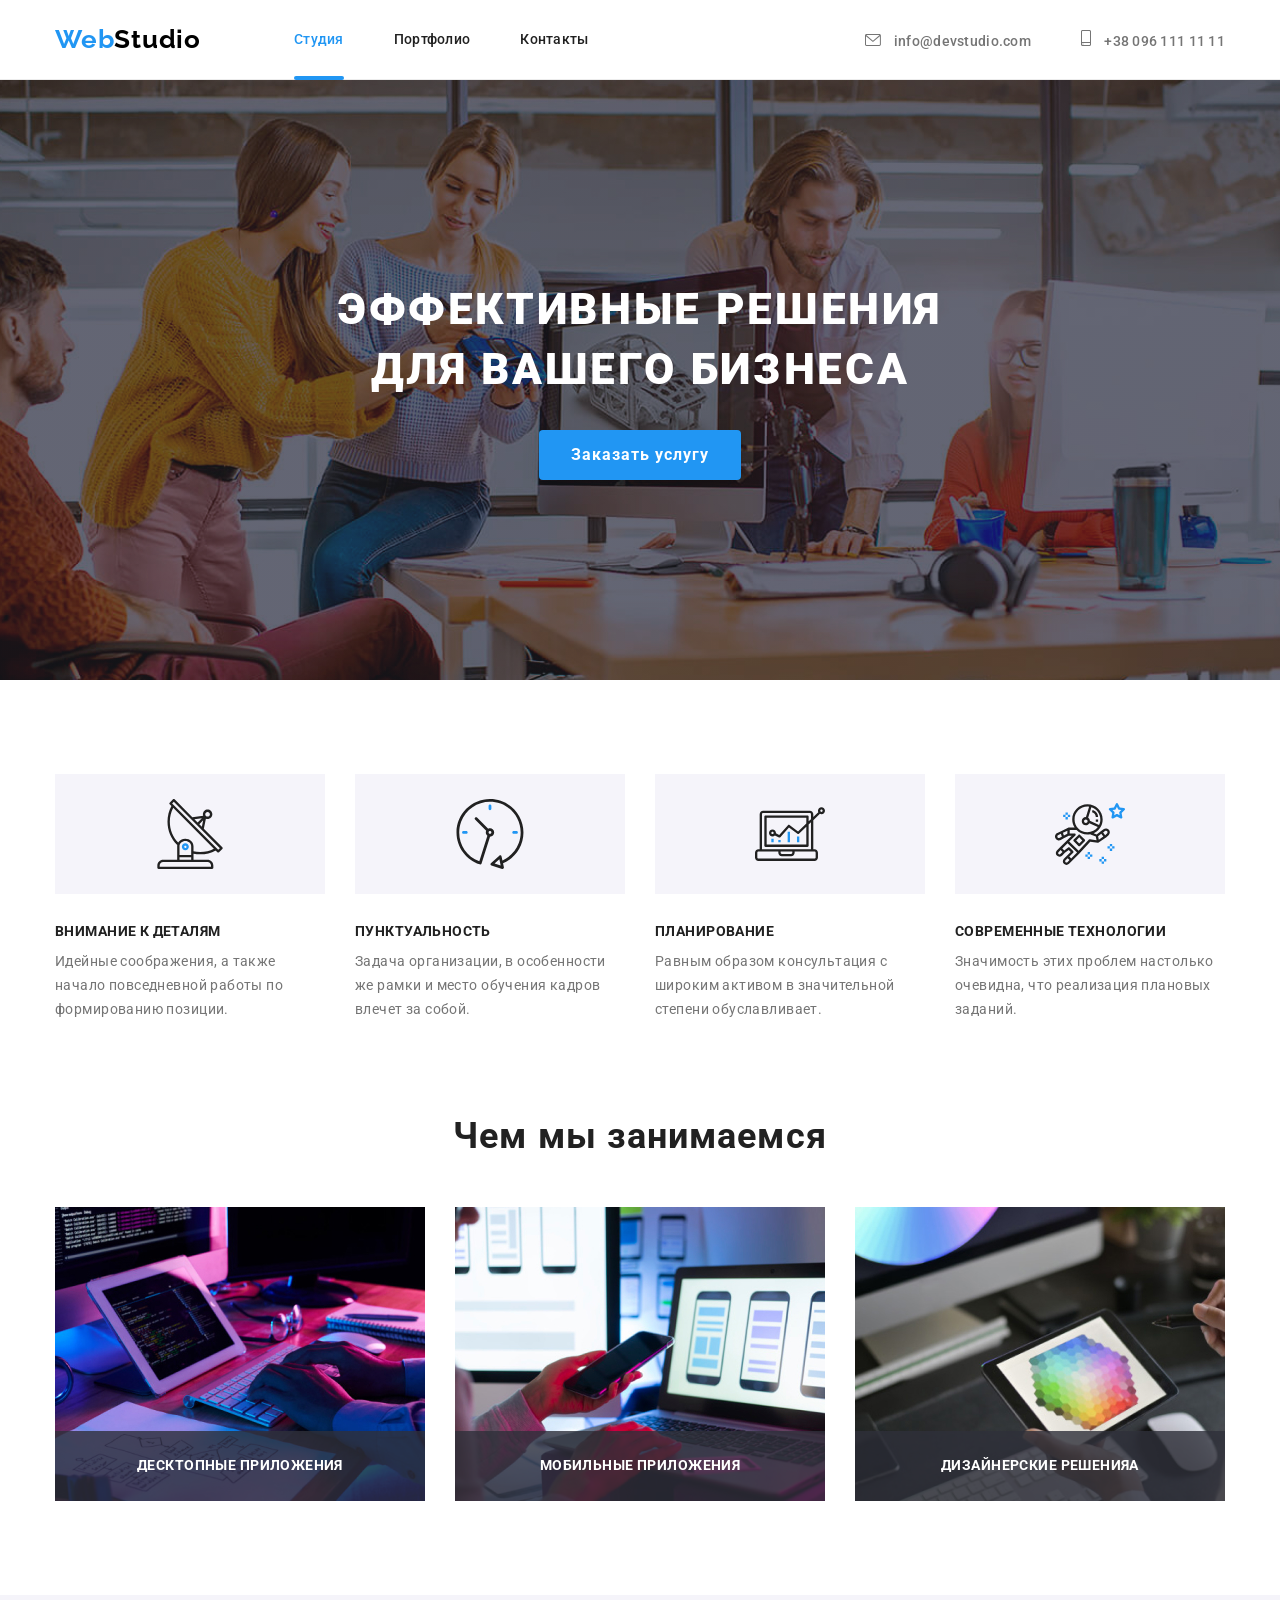
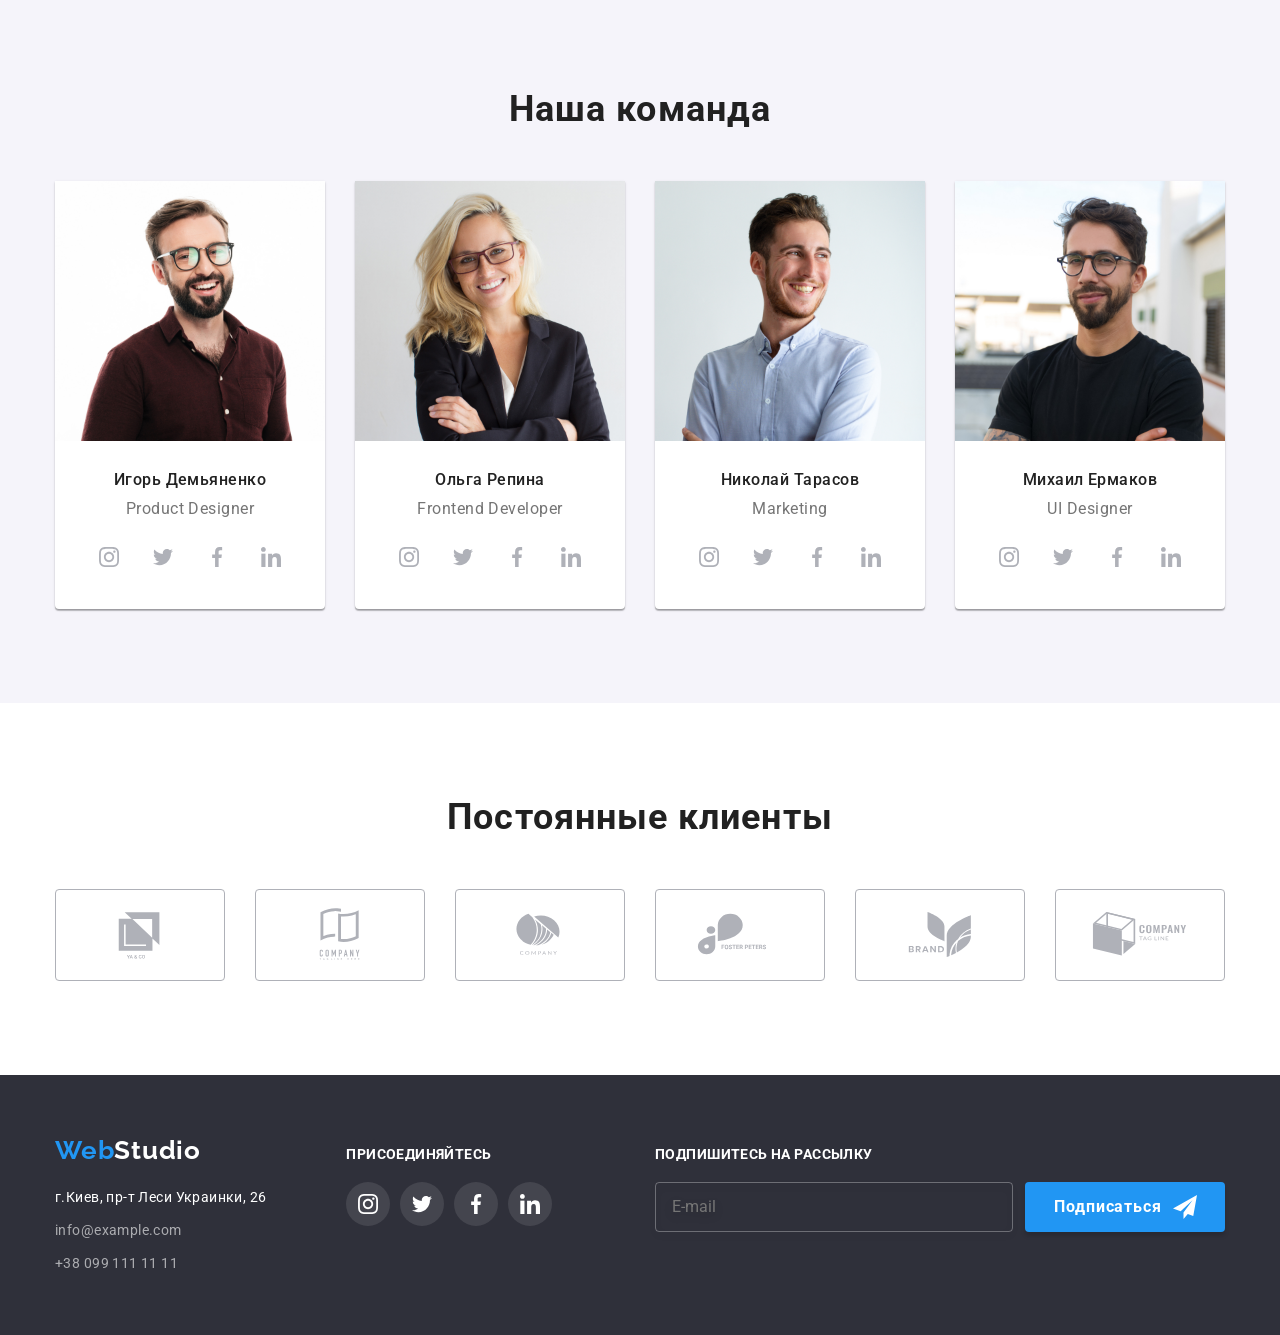
==== commit 06d1f53c: "modal" ====
--- a/index.html
+++ b/index.html
@@ -70,29 +70,37 @@
                     <label class="modal-group" for="">
                         <span class="modal-name">Имя</span>
                         <input class="modal-input" type="text" name="user-name" placeholder=" " required>
+                        <svg class="form-icons" width="18" height="18">
+                            <use href="./images/icons.svg#icon-person-black"></use>
+                        </svg>
                     </label>
                     <label class="modal-group" for="">
                         <span class="modal-name">Телефон</span>
                         <input class="modal-input" type="phone" name="user-phone" placeholder=" " required>
+                        <svg class="form-icons" width="18" height="18">
+                            <use href="./images/icons.svg#icon-phone-black"></use>
+                        </svg>
                     </label>
                     <label class="modal-group" for="">
                         <span class="modal-name">Почта</span>
                         <input class="modal-input" type="mail" name="user-mail" placeholder=" " required>
+                        <svg class="form-icons" width="18" height="18">
+                            <use href="./images/icons.svg#icon-email-black"></use>
+                        </svg>
                     </label>
-                    <label class="modal-group" for="">
+                    <label class="modal-group modal-teatarea" for="">
                         <span class="modal-name">Комментарий</span>
-                        <textarea name="comment" id="" cols="30" rows="10" placeholder="Введите текст"></textarea>
+                        <textarea class="form-comment" name="comment" id="" cols="30" rows="10" placeholder="Введите текст"></textarea>
                     </label>
                     <label class="modal-policy" for="">
                         <input class="checkbox" type="checkbox">
                         <span></span>
                         <span class="form-policy-desc"
-                    >Соглашаюсь с
-                    <a class="form-policy-link" href="">Политикой использования</a>
-                    данных</span
+                    >Соглашаюсь с рассылкой и принимаю
+                    <a class="form-policy-link" href="">Условия договора</span
                   >
-                    <button type="submit">Отправить</button>
                     </label>
+                    <button class="footer-form-submit submit-btn" type="submit">Отправить</button>
                 </form>
             </div>
         </div>
--- a/css/styles.css
+++ b/css/styles.css
@@ -316,12 +316,46 @@
     display: flex;
     flex-direction: column;
     margin-bottom: 10px;
-}
+    position: relative;
+}
+
+.modal-group.modal-teatarea {
+    margin-bottom: 20px;
+}
+
+.modal-name {
+    margin-bottom: 4px;
+    font-style: normal;
+    font-weight: 400;
+    font-size: 12px;
+    line-height: 1.16;
+    letter-spacing: 0.01em;
+
+    color: var(--text);
+}
+
 .modal-input {
     width: 448px;
     height: 40px;
-}
-
+    padding-left: 42px;
+    border: 1px solid rgba(33, 33, 33, 0.2);
+    border-radius: 4px;
+    
+}
+
+.form-comment {
+    width: 448px;
+    height: 120px;
+    border: 1px solid rgba(33, 33, 33, 0.2);
+    border-radius: 4px;
+    resize: none;
+}
+
+.form-icons {
+    position: absolute;
+    top: 27px;
+    left: 12px;
+}
 
 .backdrop-btn {
     display: block;
@@ -348,6 +382,27 @@
 
     background-color: var(--white);
     border: none;
+}
+
+.modal-policy {
+    margin-bottom: 30px;
+}
+
+.form-policy-desc>.form-policy-link {
+    text-decoration: underline;
+    font-style: normal;
+    font-weight: 400;
+    font-size: 14px;
+    line-height: 1.71;
+    letter-spacing: 0.03em;
+    
+    color: var(--active);
+}
+
+.footer-form-submit.submit-btn {
+    display: block;
+    margin: 0 auto;
+    padding: 0;
 }
 
 
@@ -720,6 +775,7 @@
     padding-left: 28px;
     box-shadow: 0px 4px 4px rgba(0, 0, 0, 0.15);
     transition: background-color 250ms var(--time-function);
+    background-color: var(--active);
     border-radius: 4px;
     border: none;
     cursor: pointer;
